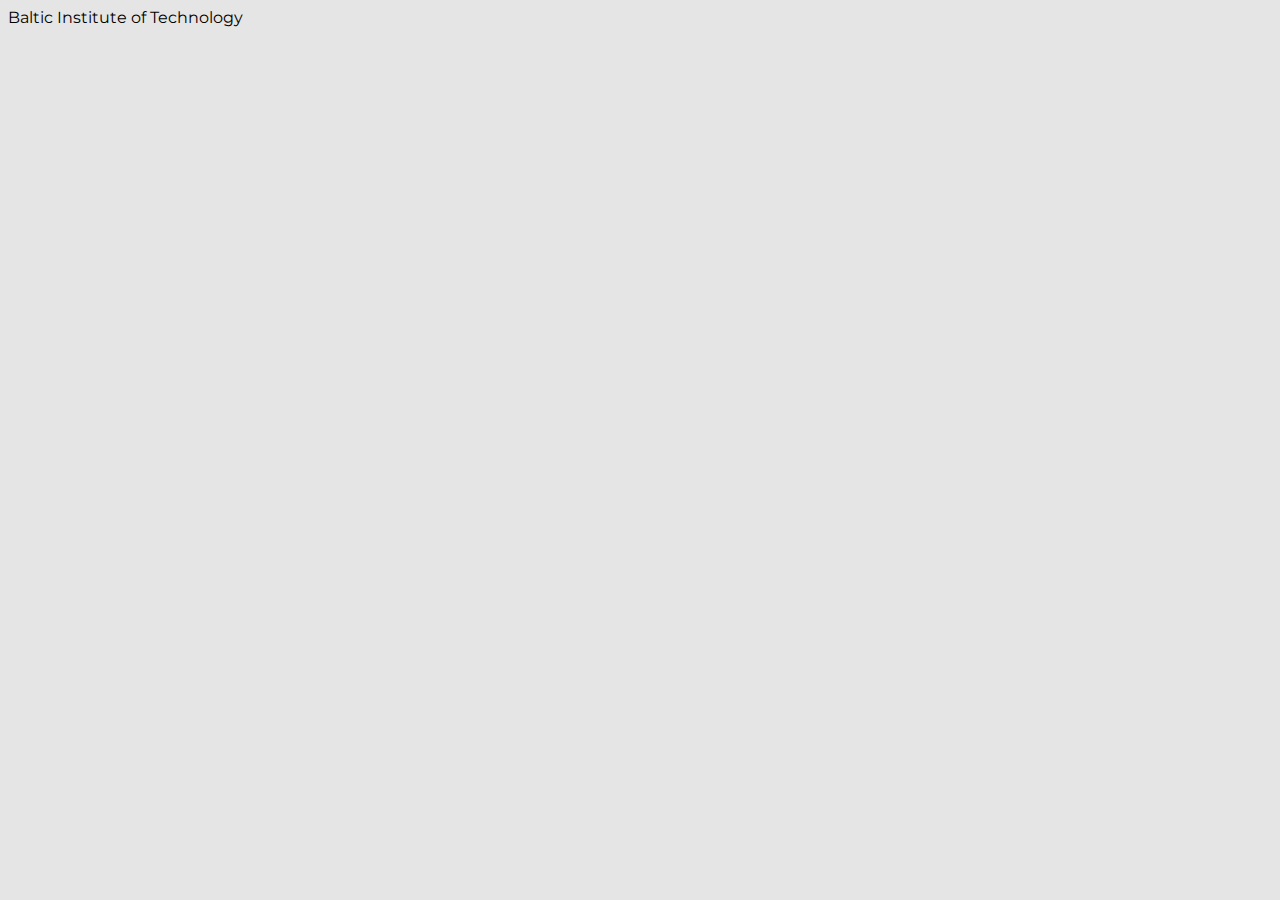
==== index.html @ 35a0d93a "update" ====
<!DOCTYPE html>
<html lang="en">
<head>
   <link href="https://fonts.googleapis.com/css2?family=Montserrat:wght@500&display=swap" rel="stylesheet">
   <link rel="stylesheet" href="global.css">
   <link rel="stylesheet" href="./styles/layout.css">
   <meta charset="UTF-8">
   <meta http-equiv="X-UA-Compatible" content="IE=edge">
   <meta name="viewport" content="width=device-width, initial-scale=1.0">
   <title>Figma CHalenge</title>
</head>
<body>
   <footer>
      Baltic Institute of Technology
   </footer>
</body>
</html>
---- global.css ----
:root {
   background: #E5E5E5;  
max-width:100%;
max-height:100%;
font-family: 'Montserrat', sans-serif;
}
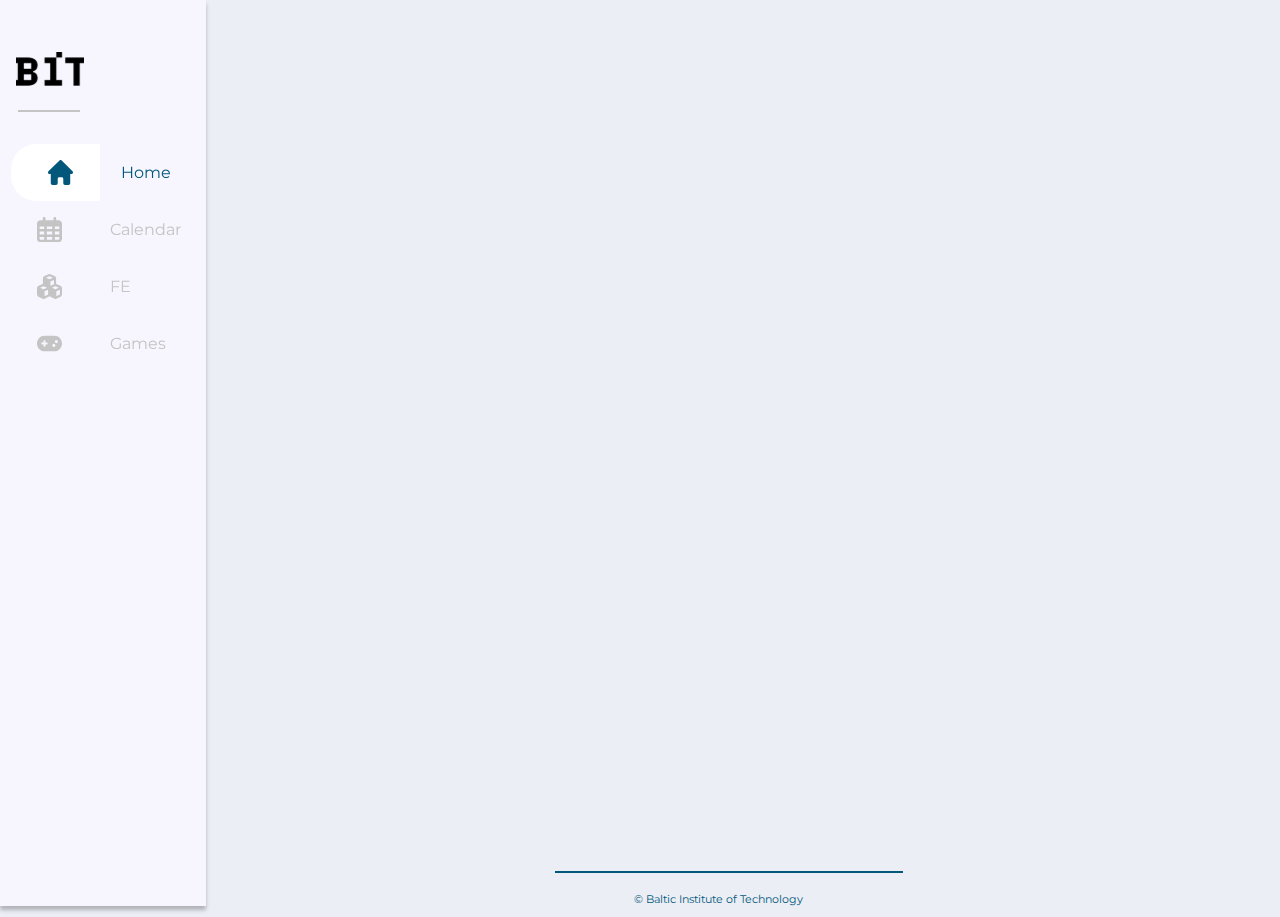
==== commit 4652b7d0: "white flag" ====
--- a/index.html
+++ b/index.html
@@ -1,17 +1,46 @@
 <!DOCTYPE html>
 <html lang="en">
-<head>
-   <link href="https://fonts.googleapis.com/css2?family=Montserrat:wght@500&display=swap" rel="stylesheet">
-   <link rel="stylesheet" href="global.css">
-   <link rel="stylesheet" href="./styles/layout.css">
-   <meta charset="UTF-8">
-   <meta http-equiv="X-UA-Compatible" content="IE=edge">
-   <meta name="viewport" content="width=device-width, initial-scale=1.0">
-   <title>Figma CHalenge</title>
-</head>
-<body>
-   <footer>
-      Baltic Institute of Technology
-   </footer>
-</body>
-</html>+  <head>
+    <link
+      href="https://fonts.googleapis.com/css2?family=Montserrat:wght@500&display=swap"
+      rel="stylesheet"
+    />
+    <link rel="stylesheet" href="global.css" />
+    <link rel="stylesheet" href="./styles/layout.css" />
+    <meta charset="UTF-8" />
+    <meta http-equiv="X-UA-Compatible" content="IE=edge" />
+    <meta name="viewport" content="width=device-width, initial-scale=1.0" />
+    <title>Figma Chalenge</title>
+  </head>
+  <body>
+    <nav>
+      <div id="main-logo">
+        <img src="./assets/company-logo.svg" alt="Company logo" />
+      </div>
+      <div id="border"></div>
+      <div id="nav-bar">
+        <div class="nav" id="home">
+          <img src="./assets/home-logo.svg" alt="home logo" />
+          <p>Home</p>
+        </div>
+        <div class="nav">
+          <img src="./assets/calendar.svg" alt="calendar-logo" />
+          <p>Calendar</p>
+        </div>
+        <div class="nav">
+          <img src="./assets/FE-logo.svg" alt="front end logo" />
+          <p>FE</p>
+        </div>
+        <div class="nav">
+          <img src="./assets/games-logo.svg" alt="gaming logo" />
+          <p>Games</p>
+        </div>
+      </div>
+    </nav>
+
+    <footer>
+      <div id="footer-border"></div>
+      <p>&copy; Baltic Institute of Technology</p>
+    </footer>
+  </body>
+</html>
--- a/global.css
+++ b/global.css
@@ -1,6 +1,4 @@
 :root {
-   background: #E5E5E5;  
-max-width:100%;
-max-height:100%;
-font-family: 'Montserrat', sans-serif;
-}+  background: #EBEEF5;
+  font-family: "Montserrat", sans-serif;
+}
--- a/styles/layout.css
+++ b/styles/layout.css
@@ -0,0 +1,77 @@
+nav {
+   position:fixed;
+   top:0;
+  width: 100px;
+  height: 906px;
+  background: #f7f6ff;
+  left: 0;
+  box-shadow: 0px 4px 4px rgba(0, 0, 0, 0.25);
+  overflow: hidden;
+}
+.nav {
+   display: flex;
+   padding: 0px 38px 0px 37px;
+   align-items: center;
+   gap: 3rem;
+   width: 195px;
+   height: 57px;
+   left: 11px;
+   top: 142px;
+   width: 14px;
+ }
+ .nav p {
+   color: #c4c4c4;
+   size: 16px;
+   line-height: 19.5px;
+ }
+ .nav img {
+   width: 25px;
+   height: 25px;
+ }
+ .nav#home {
+   background-color: white;
+   width: 14px;
+   height: 57px;
+   margin-left: 11px;
+   top: calc(50% - 57px / 2 - 282.5px);
+   border-radius: 25px 0 0 25px;
+ }
+nav:hover {
+  width: 206px;
+  transition: 3s;
+  display: block;
+  overflow: visible;
+}
+#main-logo {
+  width: 68px;
+  height: 34px;
+  padding: 52px 16px 0px 16px;
+  top: calc(50% - 34px / 2 - 384px);
+}
+#border {
+  width: 62px;
+  padding-top: 24px;
+  margin-left: 18px;
+  border-bottom: 2px solid #c4c4c4;
+  margin-bottom: 32px;
+}
+.nav#home p {
+  color: #02577a;
+}
+footer p {
+   position:absolute;
+  color: #02577a;
+  width: 184px;
+  height: 24px;
+  margin-left: 626px;
+  top: 882px;
+  font-size: 11px;
+  line-height: 13px;
+}
+#footer-border {
+   position:absolute;
+  width: 346.01px;
+  margin-left: 547px;
+  top: 871px;
+  border: 1px solid #02577a;
+}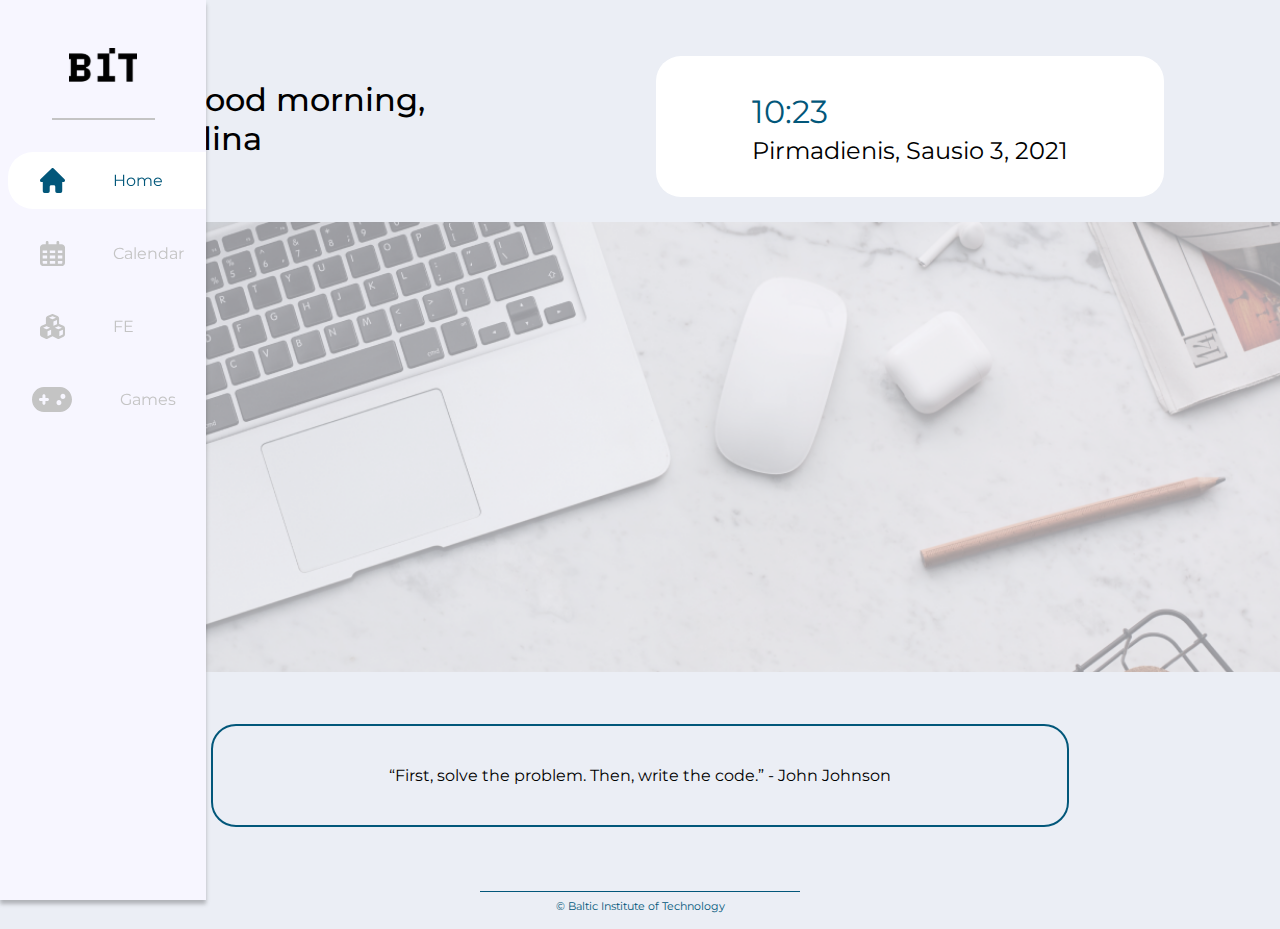
==== commit 10624fc1: "home page creation, fixed navigation, media query" ====
--- a/index.html
+++ b/index.html
@@ -1,46 +1,70 @@
 <!DOCTYPE html>
 <html lang="en">
-  <head>
-    <link
-      href="https://fonts.googleapis.com/css2?family=Montserrat:wght@500&display=swap"
-      rel="stylesheet"
-    />
-    <link rel="stylesheet" href="global.css" />
-    <link rel="stylesheet" href="./styles/layout.css" />
-    <meta charset="UTF-8" />
-    <meta http-equiv="X-UA-Compatible" content="IE=edge" />
-    <meta name="viewport" content="width=device-width, initial-scale=1.0" />
-    <title>Figma Chalenge</title>
-  </head>
-  <body>
-    <nav>
-      <div id="main-logo">
-        <img src="./assets/company-logo.svg" alt="Company logo" />
-      </div>
-      <div id="border"></div>
-      <div id="nav-bar">
-        <div class="nav" id="home">
+
+<head>
+  <link href="https://fonts.googleapis.com/css2?family=Montserrat:wght@500&display=swap" rel="stylesheet" />
+  <link rel="stylesheet" href="global.css" />
+  <link rel="stylesheet" href="./styles/layout.css" />
+  <meta charset="UTF-8" />
+  <meta http-equiv="X-UA-Compatible" content="IE=edge" />
+  <meta name="viewport" content="width=device-width, initial-scale=1.0" />
+  <title>Figma Chalenge</title>
+</head>
+
+<body>
+  <nav>
+    <div id="main-logo">
+      <img src="./assets/company-logo.svg" alt="Company logo" />
+    </div>
+    <div class="line"></div>
+    <ul id="nav-bar">
+      <li>
+        <a href="index.html" class="home">
           <img src="./assets/home-logo.svg" alt="home logo" />
           <p>Home</p>
-        </div>
-        <div class="nav">
+        </a>
+      </li>
+      <li>
+        <a href="#">
           <img src="./assets/calendar.svg" alt="calendar-logo" />
           <p>Calendar</p>
-        </div>
-        <div class="nav">
+        </a>
+      </li>
+      <li>
+        <a href="#">
           <img src="./assets/FE-logo.svg" alt="front end logo" />
           <p>FE</p>
-        </div>
-        <div class="nav">
+        </a>
+      </li>
+      <li id="games">
+        <a href="#">
           <img src="./assets/games-logo.svg" alt="gaming logo" />
           <p>Games</p>
-        </div>
-      </div>
-    </nav>
+        </a>
+      </li>
+    </ul>
+  </nav>
+  <header>
+    <div id="header-item1">
+      <h1>Good morning, <span>Alina</span></h1>
+    </div>
+    <div id="header-item2">
+      <span>10:23 </span>
+      <p>Pirmadienis, Sausio 3, 2021 </p>
+    </div>
+  </header>
+  <section id="main-section">
+    <img src="./img/workplace-results-professional-report-accounting-during 1.png" alt="background-image">
+  </section>
+  <section id="quote-section">
+ 
+      <p id="quote">“First, solve the problem. Then, write the code.” - John Johnson</p>
+    
+  </section>
+  <footer>
+    <div id="footer-border"></div>
+    <p>&copy; Baltic Institute of Technology</p>
+  </footer>
+</body>
 
-    <footer>
-      <div id="footer-border"></div>
-      <p>&copy; Baltic Institute of Technology</p>
-    </footer>
-  </body>
-</html>
+</html>--- a/global.css
+++ b/global.css
@@ -1,4 +1,11 @@
-:root {
-  background: #EBEEF5;
+body {
+  background-color: #EBEEF5;
   font-family: "Montserrat", sans-serif;
 }
+* {
+  margin:0;
+  padding:0;
+  box-sizing: border-box;
+  list-style: none;
+  text-decoration: none;
+}--- a/styles/layout.css
+++ b/styles/layout.css
@@ -1,77 +1,166 @@
 nav {
-   position:fixed;
-   top:0;
+  position: fixed;
+  top: 0;
   width: 100px;
-  height: 906px;
+  height: 100vh;
   background: #f7f6ff;
-  left: 0;
   box-shadow: 0px 4px 4px rgba(0, 0, 0, 0.25);
-  overflow: hidden;
+  display: flex;
+  flex-direction: column;
+  align-items: center;
+  padding-top: 3rem;
+  gap: 2rem;
+  overflow-x: hidden;
 }
-.nav {
-   display: flex;
-   padding: 0px 38px 0px 37px;
-   align-items: center;
-   gap: 3rem;
-   width: 195px;
-   height: 57px;
-   left: 11px;
-   top: 142px;
-   width: 14px;
- }
- .nav p {
-   color: #c4c4c4;
-   size: 16px;
-   line-height: 19.5px;
- }
- .nav img {
-   width: 25px;
-   height: 25px;
- }
- .nav#home {
-   background-color: white;
-   width: 14px;
-   height: 57px;
-   margin-left: 11px;
-   top: calc(50% - 57px / 2 - 282.5px);
-   border-radius: 25px 0 0 25px;
- }
+#nav-bar {
+  width: 100%;
+  margin-left: 1rem;
+}
+.home {
+  background-color: white;
+}
+.home p {
+  color: #02577a;
+}
+#games a {
+  padding-left: 1.5rem;
+}
+li a {
+  display: inline-flex;
+  align-items: center;
+  margin-bottom: 1rem;
+  gap: 3rem;
+  width: 100%;
+  padding: 1rem 2rem 1rem 2rem;
+  border-bottom-left-radius: 25px;
+  border-top-left-radius: 25px;
+}
+li p {
+  color: #c4c4c4;
+}
+a:hover {
+  background-color: white;
+}
+a:hover p {
+  color: #02577a;
+}
 nav:hover {
   width: 206px;
-  transition: 3s;
+  transition: 1s;
+}
+.line {
+  border-top: 2px solid #c4c4c4;
+  width: 50%;
+  margin: 0 auto;
+}
+header {
+  display: flex;
+  flex-wrap: wrap;
+  justify-content: space-around;
+  margin-left: 4rem;
+}
+h1 {
+  font-size: 2rem;
+  margin-bottom: 2rem;
+  font-weight: 500;
+}
+h1 span {
   display: block;
-  overflow: visible;
 }
-#main-logo {
-  width: 68px;
-  height: 34px;
-  padding: 52px 16px 0px 16px;
-  top: calc(50% - 34px / 2 - 384px);
+#header-item1 {
+  margin-top: 5rem;
+  margin-bottom: 2rem;
 }
-#border {
-  width: 62px;
-  padding-top: 24px;
-  margin-left: 18px;
-  border-bottom: 2px solid #c4c4c4;
-  margin-bottom: 32px;
+#header-item2 {
+  /* display:inline; */
+  height: fit-content;
+  background-color: white;
+  border-radius: 25px;
+  margin-bottom: 1.5rem;
+  margin-top: 3.5rem;
+  padding: 2rem 6rem 2rem 6rem;
 }
-.nav#home p {
+#header-item2 span {
   color: #02577a;
+  font-size: 2rem;
+  display: block;
+  line-height: 1.5;
+}
+#header-item2 p {
+  font-size: 24px;
+}
+#main-section {
+  height: fit-content;
+}
+#main-section img {
+  width: 100%;
+  height: 50vh;
+  object-fit: cover;
+}
+#quote-section {
+  margin-top: 3rem;
+}
+#quote {
+  margin: 0 auto;
+  width: fit-content;
+  text-align: center;
+  padding: 2.5rem 11rem 2.5rem 11rem;
+  border-radius: 25px;
+  border: 2px #02577a solid;
+  box-sizing: border-box;
+  margin-top: 2rem;
+  margin-bottom: 4rem;
+  font-size: 1rem;
 }
 footer p {
-   position:absolute;
+  text-align: center;
   color: #02577a;
-  width: 184px;
-  height: 24px;
-  margin-left: 626px;
-  top: 882px;
   font-size: 11px;
   line-height: 13px;
+  padding-top: 0.5rem;
+  margin-bottom: 1rem;
 }
 #footer-border {
-   position:absolute;
-  width: 346.01px;
-  margin-left: 547px;
-  top: 871px;
-  border: 1px solid #02577a;
+  border-top: 1px solid #02577a;
+  margin: 0 auto;
+  width: 25%;
+}
+@media screen and (max-width: 75rem) {
+  #quote {
+    padding: 3rem 4rem 3rem 4rem;
+  }
+}
+@media screen and (max-width: 66rem) {
+  header {
+    flex-direction: column-reverse;
+  }
+  #header-item2 {
+    max-width: fit-content;
+   align-self: center;
+  }
+  #header-item1 {
+    align-self: left;
+    margin-left:5rem;
+  }
+}
+@media screen and (max-width:57rem) {
+  #quote {
+   margin-left:10rem;
+   margin-right:3rem;
+  }
+  footer {
+    margin-left:7rem;
+  }
+  #footer-border {
+    width:50%;
+  }
+}
+@media screen and (max-width:48rem) {
+  #header-item2 {
+    padding:2rem;
+    margin-left:2rem;
+}
+#footer-border {
+  width:80%;
+}
 }